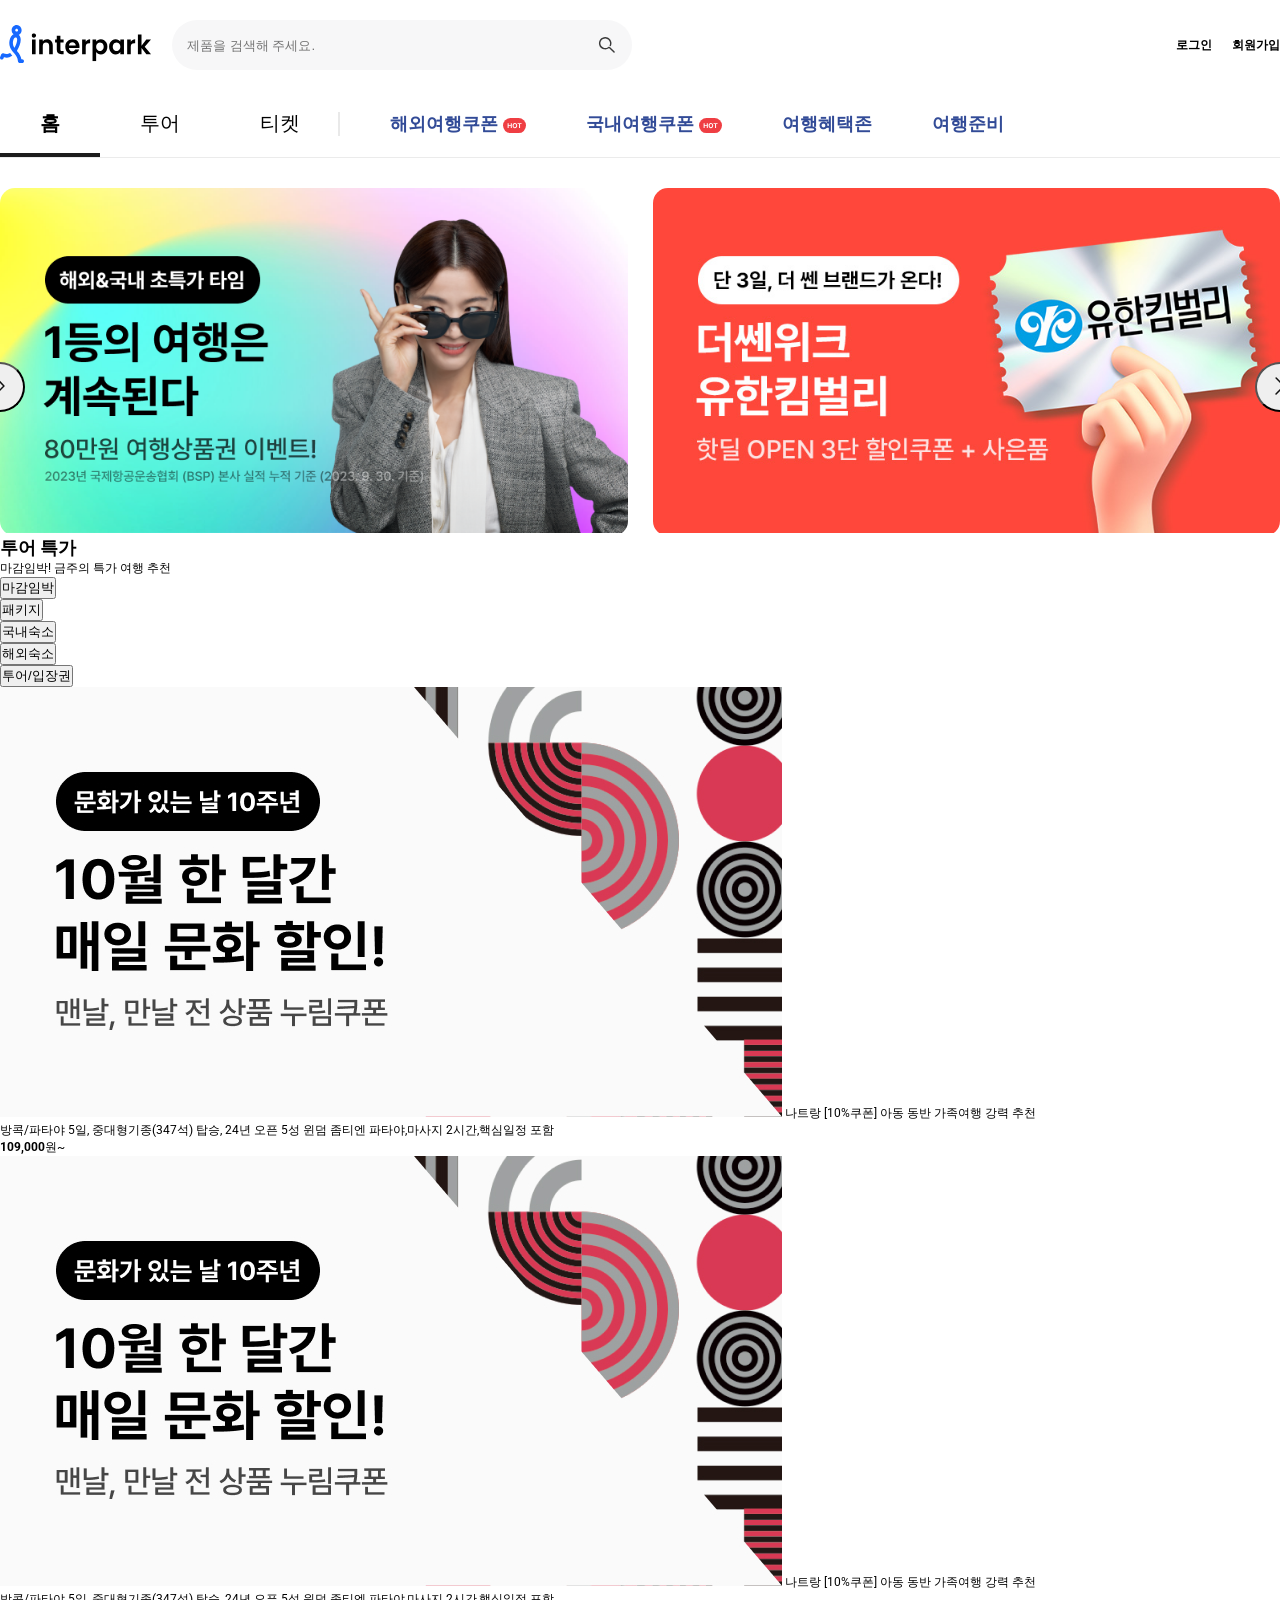
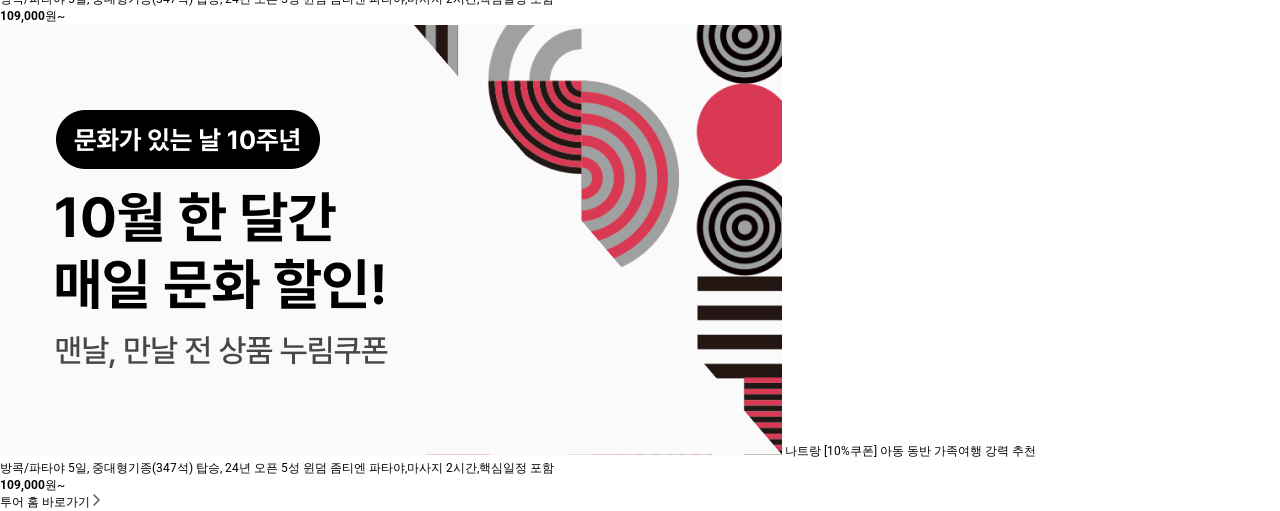
==== public/index.html @ c505ec69 "[docs]:banner.css생성" ====
<!DOCTYPE html>
<html lang="ko">
  <head>
    <meta charset="UTF-8" />
    <meta name="viewport" content="width=device-width, initial-scale=1.0" />
    <title>나의 til</title>
    <link rel="stylesheet" href="css/common.css" />
    <link rel="stylesheet" href="css/header.css" />
    <link rel="stylesheet" href="css/banner.css" />
  </head>

  <body>
    <!-- 전체 레이아웃  -->
    <div class="wrap">
      <!-- 상단 -->
      <header class="header">
        <div class="layout">
          <!-- 상단의 위 -->
          <div class="header_top">
            <div class="header_top_left">
              <!-- 로고 -->
              <div class="logo">
                <a href="http://www.interpark.com" target="_blank">
                  <img src="images/logo.svg" alt="로고" title="인터파크" />
                </a>
              </div>
              <!-- 제품검색 -->
              <div class="search">
                <!-- 제품 검색 API 연동 -->
                <form class="search_form">
                  <input
                    class="search_form_word"
                    type="text"
                    placeholder="제품을 검색해 주세요."
                  />
                  <input
                    class="search_form_button"
                    type="submit"
                    value="검색"
                  />
                </form>
              </div>
            </div>
            <div class="header_top_right">
              <ul class="member">
                <li><a href="#">로그인</a></li>
                <li><a href="#">회원가입</a></li>
              </ul>
            </div>
          </div>
          <!-- 상단의 아래 -->
          <div class="header_bottom">
            <div class="header_bottom_nav">
              <ul class="nav">
                <li><a href="#" class="focus">홈</a></li>
                <li><a href="#">투어</a></li>
                <li><a href="#">티켓</a></li>
              </ul>
            </div>
            <div class="header_bottom_eventmenu">
              <ul class="cupon">
                <li>
                  <a href="#">
                    해외여행쿠폰
                    <img
                      src="images/badge_hot.svg"
                      alt="해외여행쿠폰"
                      title="해외여행쿠폰"
                    />
                  </a>
                </li>
                <li>
                  <a href="#">
                    국내여행쿠폰
                    <img
                      src="images/badge_hot.svg"
                      alt="국내여행쿠폰"
                      title="국내여행쿠폰"
                    />
                  </a>
                </li>
                <li><a href="#">여행혜택존</a></li>
                <li><a href="#">여행준비</a></li>
              </ul>
            </div>
          </div>
        </div>
      </header>
      <!-- 메인 -->
      <main>
        <div class="layout">
          <!-- Banner -->
          <div class="banner">
            <div class="banner_slide">
              <div class="banner_list">
                <a href="#">
                  <img src="images/v1.png" alt="banner" title="배너" />
                </a>
              </div>
              <div class="banner_list">
                <a href="#">
                  <img src="images/v2.jpg" alt="banner2" title="배너2" />
                </a>
              </div>
            </div>

            <button class="slide_bt banner_left">
              <img src="images/slider_arrow.svg" alt="left" title="left" />
            </button>
            <button class="slide_bt banner_right">
              <img src="images/slider_arrow.svg" alt="right" title="right" />
            </button>
          </div>
          <!-- Tour -->
          <div class="tour">
            <div class="section_top">
              <h2 class="section_title">투어 특가</h2>
              <span class="section_desc">마감임박! 금주의 특가 여행 추천</span>
            </div>
            <div class="section_list">
              <!--Start 목록영역 -->
              <div class="section_category">
                <ul class="section_category_bts">
                  <li><button>마감임박</button></li>
                  <li><button>패키지</button></li>
                  <li><button>국내숙소</button></li>
                  <li><button>해외숙소</button></li>
                  <li><button>투어/입장권</button></li>
                </ul>
              </div>
              <div class="section_slide">
                <!--Start 추후 JSON 데이터 연동으로 변경 예정 -->
                <div class="item">
                  <a href="#">
                    <img src="images/v3.jpg" alt="나트랑" title="나트랑" />
                    <span>나트랑</span>
                    <span>[10%쿠폰] 아동 동반 가족여행 강력 추천</span>
                    <p>
                      방콕/파타야 5일, 중대형기종(347석) 탑승, 24년 오픈 5성
                      윈덤 좀티엔 파타야,마사지 2시간,핵심일정 포함
                    </p>
                    <span><b>109,000</b>원~</span>
                  </a>
                </div>
                <div class="item">
                  <a href="#">
                    <img src="images/v3.jpg" alt="나트랑" title="나트랑" />
                    <span>나트랑</span>
                    <span>[10%쿠폰] 아동 동반 가족여행 강력 추천</span>
                    <p>
                      방콕/파타야 5일, 중대형기종(347석) 탑승, 24년 오픈 5성
                      윈덤 좀티엔 파타야,마사지 2시간,핵심일정 포함
                    </p>
                    <span><b>109,000</b>원~</span>
                  </a>
                </div>
                <div class="item">
                  <a href="#">
                    <img src="images/v3.jpg" alt="나트랑" title="나트랑" />
                    <span>나트랑</span>
                    <span>[10%쿠폰] 아동 동반 가족여행 강력 추천</span>
                    <p>
                      방콕/파타야 5일, 중대형기종(347석) 탑승, 24년 오픈 5성
                      윈덤 좀티엔 파타야,마사지 2시간,핵심일정 포함
                    </p>
                    <span><b>109,000</b>원~</span>
                  </a>
                </div>

                <!--End 추후 JSON 데이터 연동으로 변경 예정 -->
              </div>
              <!--End 목록영역 -->
            </div>
            <div class="section_bts">
              <a href="#">
                투어 홈 바로가기
                <img
                  src="images/icon_linkArrow.svg"
                  alt="투어 홈 바로가기"
                  title="투어 홈 바로가기"
                />
              </a>
            </div>
          </div>
          <!-- Trip -->
          <div></div>
          <!-- Ticket -->
          <div></div>
          <!-- Live -->
          <div></div>
        </div>
      </main>
      <!-- 하단 -->
      <footer>
        <div></div>
      </footer>
    </div>
  </body>
</html>
---- public/css/common.css ----
@charset "utf-8";
@import url("https://fonts.googleapis.com/css2?family=Noto+Sans:ital,wght@0,100..900;1,100..900&family=Roboto:ital,wght@0,100..900;1,100..900&display=swap");
* {
  margin: 0;
  padding: 0;
  box-sizing: border-box;
  outline-style: none;
}

/* 태그 선택 : 추천하는 각 태그별 기본값 */
a {
  text-decoration: none;
  /* 디자인 보고 수정 */
  color: #000000;
}
ul {
  list-style: none;
}
html {
  width: 100%;
  /* 디자인 보고 수정 */
  font-size: 12px;
}

body {
  width: 100%;
  font-size: 1rem;
  /* 디자인 보고 수정 */
  color: #000000;
  /* 글꼴이 필요로 함. */
  font-family: "Segoe UI", Roboto, Arial, "Noto Sans", sans-serif;
  letter-spacing: 0px;
  word-spacing: 0px;
}
.wrap {
  width: 100%;
}
.layout {
  max-width: 1280px;
  width: 100%;
  margin: 0 auto;
  /* margin-top: 0;
  margin-bottom: 0;
  margin-left: auto;
  margin-right: auto; */
}
---- public/css/header.css ----
.header {
  width: 100%;
  background-color: #ffffff;
  border-bottom: 1px solid #ebebeb;
}

.header_top {
  width: 100%;
  display: flex;
  justify-content: space-between;
  align-items: center;

  /* margin-top: 30px; */
  /* margin-bottom: 30px; */
  margin: 20px 0;
}

.header_top_left {
  display: flex;
  align-items: center;
  gap: 20px;
}

.logo > a > img {
  width: 152px;
  height: auto;
}

.search {
}
.search_form {
  display: flex;
  align-items: center;
  width: 460px;
}

.search_form_word {
  width: calc(100% - 50px);
  height: 50px;
  background-color: #f7f7f8;
  border: none;
  border-radius: 25px 0px 0px 25px;
  padding-left: 15px;
}
.search_form_button {
  width: 50px;
  height: 50px;
  background-color: #f7f7f8;
  border: none;
  border-radius: 0px 25px 25px 0px;
  font-size: 0;
  cursor: pointer;

  /* background-color: red;
  background-image: url("../images/btn_search.svg");
  background-repeat: no-repeat;
  background-position: center;
  background-size: 18px; */

  background: #f7f7f8 url("../images/btn_search.svg") no-repeat center;
  background-size: 18px;
}

.header_top_right {
}
.member {
  display: flex;
  gap: 20px;
}
.member > li > a {
  font-size: 12px;
  font-weight: 700;
  color: #000000;
  line-height: 16px;
}

.header_bottom {
  width: 100%;
  display: flex;
  align-items: center;
}
.header_bottom_nav {
}
.nav {
  position: relative;
  display: flex;
  gap: 0px;
}
.nav::after {
  content: "";
  display: block;
  position: absolute;
  right: 0;
  /* top: calc(100% - 50% - 24px / 2); */
  top: 50%;
  transform: translateY(-50%);

  width: 2px;
  height: 24px;
  background-color: #e9e9e9;
}

.nav li a {
  position: relative;

  display: block;
  font-size: 20px;
  font-weight: 400;
  padding: 20px 40px;
}

.nav li a:hover {
  font-weight: 700;
}

.nav li a.focus {
  font-weight: 700 !important;
}

.nav li a.focus::after {
  content: "";

  position: absolute;
  left: 0;
  bottom: 0;

  display: block;
  width: 100%;
  height: 4px;
  background-color: #1c1c1c;
}

.header_bottom_eventmenu {
}
.cupon {
  display: flex;
  align-items: center;
  gap: 20px;
  margin-left: 30px;
}
.cupon > li > a {
  display: flex;
  align-items: center;
  gap: 5px;

  font-size: 18px;
  font-weight: 600;
  color: #324b97;
  padding: 0 20px;
}
.cupon > li > a > img {
  transform: translateY(10%);
}
---- public/css/banner.css ----
.banner {
  position: relative;
  margin-top: 30px;
}
.banner_slide {
  display: flex;
  gap: 25px;
}

.banner_list {
  overflow: hidden;
  border-radius: 15px;
}
.banner_list img {
  width: 100%;
}

.slide_bt {
  position: absolute;
  top: 50%;
  transform: translateY(-50%);
  width: 50px;
  height: 50px;
  border-radius: 50px;
}
.banner_left {
  left: 0;
  transform: translateX(-50%);
}
.banner_right {
  right: 0;
  transform: translateX(50%);
}
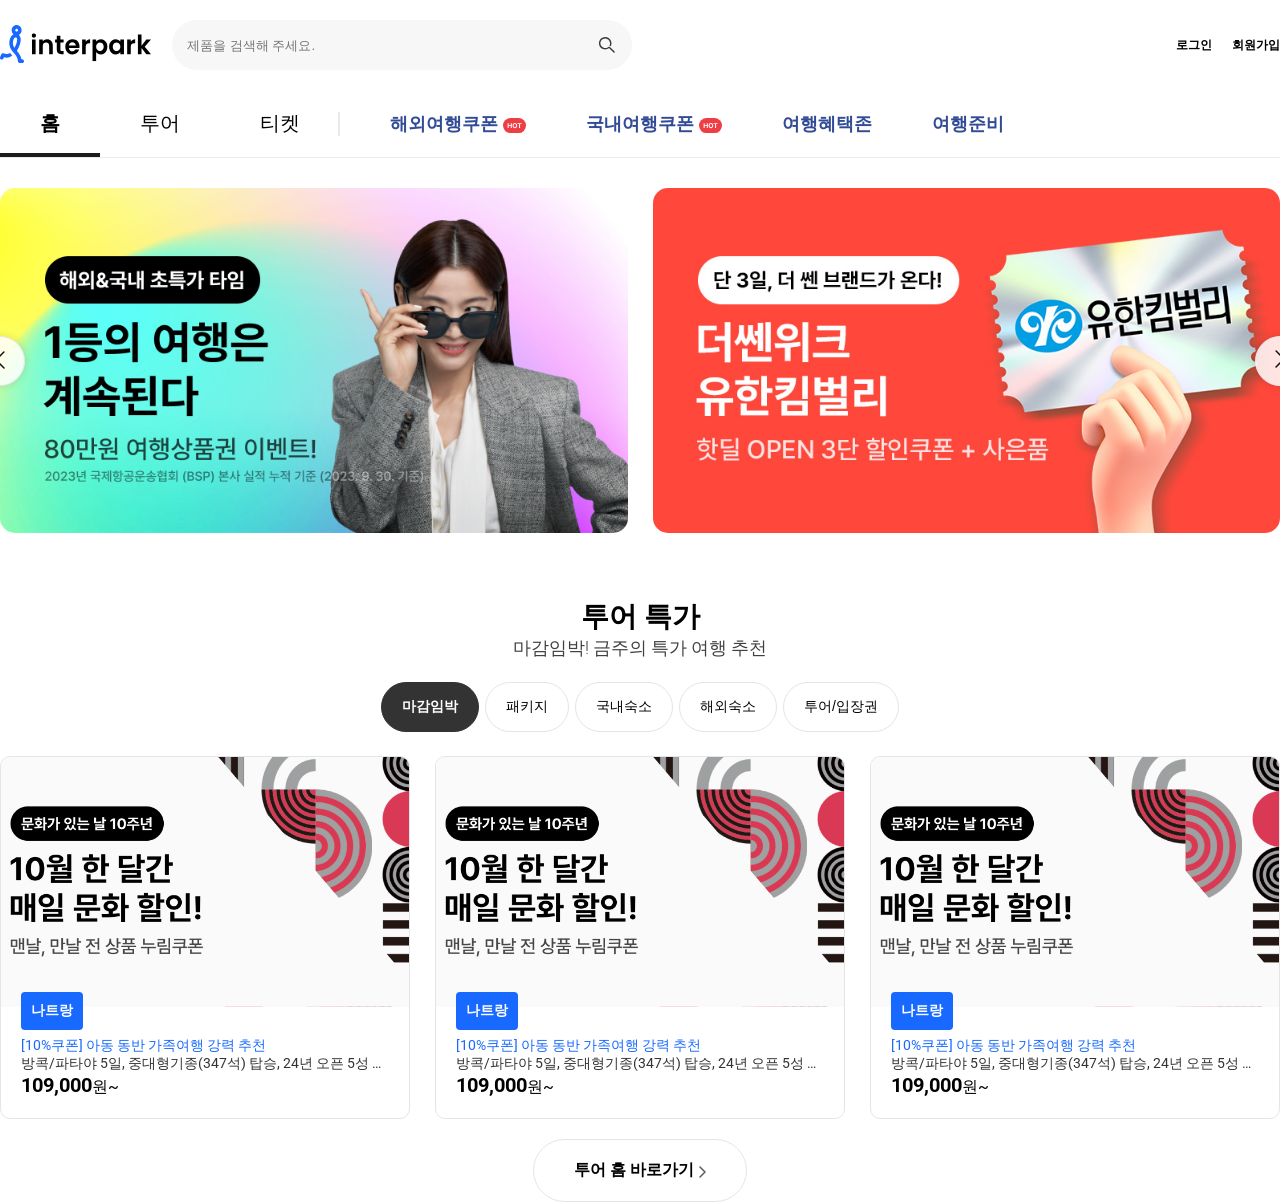
==== commit 18d3359d: "[docs]:250501_tour완료" ====
--- a/public/index.html
+++ b/public/index.html
@@ -7,6 +7,7 @@
     <link rel="stylesheet" href="css/common.css" />
     <link rel="stylesheet" href="css/header.css" />
     <link rel="stylesheet" href="css/banner.css" />
+    <link rel="stylesheet" href="css/tour.css" />
   </head>
 
   <body>
@@ -107,6 +108,7 @@
             <button class="slide_bt banner_left">
               <img src="images/slider_arrow.svg" alt="left" title="left" />
             </button>
+
             <button class="slide_bt banner_right">
               <img src="images/slider_arrow.svg" alt="right" title="right" />
             </button>
@@ -121,7 +123,7 @@
               <!--Start 목록영역 -->
               <div class="section_category">
                 <ul class="section_category_bts">
-                  <li><button>마감임박</button></li>
+                  <li><button class="cate_focus">마감임박</button></li>
                   <li><button>패키지</button></li>
                   <li><button>국내숙소</button></li>
                   <li><button>해외숙소</button></li>
@@ -132,38 +134,62 @@
                 <!--Start 추후 JSON 데이터 연동으로 변경 예정 -->
                 <div class="item">
                   <a href="#">
-                    <img src="images/v3.jpg" alt="나트랑" title="나트랑" />
-                    <span>나트랑</span>
-                    <span>[10%쿠폰] 아동 동반 가족여행 강력 추천</span>
-                    <p>
-                      방콕/파타야 5일, 중대형기종(347석) 탑승, 24년 오픈 5성
-                      윈덤 좀티엔 파타야,마사지 2시간,핵심일정 포함
-                    </p>
-                    <span><b>109,000</b>원~</span>
+                    <div class="item_image">
+                      <img src="images/v3.jpg" alt="나트랑" title="나트랑" />
+                    </div>
+
+                    <span class="item_name">나트랑</span>
+
+                    <div class="item_text">
+                      <span class="item_cupon">
+                        [10%쿠폰] 아동 동반 가족여행 강력 추천
+                      </span>
+                      <p class="item_desc">
+                        방콕/파타야 5일, 중대형기종(347석) 탑승, 24년 오픈 5성
+                        윈덤 좀티엔 파타야,마사지 2시간,핵심일정 포함
+                      </p>
+                      <span class="item_price"><b>109,000</b>원~</span>
+                    </div>
                   </a>
                 </div>
                 <div class="item">
                   <a href="#">
-                    <img src="images/v3.jpg" alt="나트랑" title="나트랑" />
-                    <span>나트랑</span>
-                    <span>[10%쿠폰] 아동 동반 가족여행 강력 추천</span>
-                    <p>
-                      방콕/파타야 5일, 중대형기종(347석) 탑승, 24년 오픈 5성
-                      윈덤 좀티엔 파타야,마사지 2시간,핵심일정 포함
-                    </p>
-                    <span><b>109,000</b>원~</span>
+                    <div class="item_image">
+                      <img src="images/v3.jpg" alt="나트랑" title="나트랑" />
+                    </div>
+
+                    <span class="item_name">나트랑</span>
+
+                    <div class="item_text">
+                      <span class="item_cupon">
+                        [10%쿠폰] 아동 동반 가족여행 강력 추천
+                      </span>
+                      <p class="item_desc">
+                        방콕/파타야 5일, 중대형기종(347석) 탑승, 24년 오픈 5성
+                        윈덤 좀티엔 파타야,마사지 2시간,핵심일정 포함
+                      </p>
+                      <span class="item_price"><b>109,000</b>원~</span>
+                    </div>
                   </a>
                 </div>
                 <div class="item">
                   <a href="#">
-                    <img src="images/v3.jpg" alt="나트랑" title="나트랑" />
-                    <span>나트랑</span>
-                    <span>[10%쿠폰] 아동 동반 가족여행 강력 추천</span>
-                    <p>
-                      방콕/파타야 5일, 중대형기종(347석) 탑승, 24년 오픈 5성
-                      윈덤 좀티엔 파타야,마사지 2시간,핵심일정 포함
-                    </p>
-                    <span><b>109,000</b>원~</span>
+                    <div class="item_image">
+                      <img src="images/v3.jpg" alt="나트랑" title="나트랑" />
+                    </div>
+
+                    <span class="item_name">나트랑</span>
+
+                    <div class="item_text">
+                      <span class="item_cupon">
+                        [10%쿠폰] 아동 동반 가족여행 강력 추천
+                      </span>
+                      <p class="item_desc">
+                        방콕/파타야 5일, 중대형기종(347석) 탑승, 24년 오픈 5성
+                        윈덤 좀티엔 파타야,마사지 2시간,핵심일정 포함
+                      </p>
+                      <span class="item_price"><b>109,000</b>원~</span>
+                    </div>
                   </a>
                 </div>
 
--- a/public/css/banner.css
+++ b/public/css/banner.css
@@ -8,26 +8,36 @@
 }
 
 .banner_list {
+  border-radius: 15px;
   overflow: hidden;
-  border-radius: 15px;
 }
+/* 이미지가 영역에 가득 채워지고 비율이 유지되도록 처리  */
 .banner_list img {
   width: 100%;
+  height: 100%;
+  /* 비율을 유지하면서 영역에 이미지 가득 채우기 */
+  object-fit: cover;
+  display: block;
 }
-
 .slide_bt {
   position: absolute;
   top: 50%;
-  transform: translateY(-50%);
+  /* transform: translateY(-50%); */
   width: 50px;
   height: 50px;
-  border-radius: 50px;
+  border-radius: 50%;
+
+  cursor: pointer;
+
+  border: 1px solid #e6e6e6;
+  background-color: rgba(255, 255, 255, 0.85);
+  box-shadow: 0 0 8px rgba(0, 0, 0, 0.13);
 }
 .banner_left {
   left: 0;
-  transform: translateX(-50%);
+  transform: translateX(-50%) translateY(-50%) rotateY(180deg);
 }
 .banner_right {
   right: 0;
-  transform: translateX(50%);
+  transform: translateX(50%) translateY(-50%);
 }
--- a/public/css/tour.css
+++ b/public/css/tour.css
@@ -0,0 +1,147 @@
+.tour {
+  margin-top: 65px;
+}
+
+.section_top {
+  padding-bottom: 22px;
+}
+.section_title {
+  text-align: center;
+  font-size: 28px;
+  font-weight: 700;
+}
+.section_desc {
+  display: block;
+  text-align: center;
+  font-size: 18px;
+  font-weight: 300;
+  color: rgba(0, 0, 0, 0.75);
+}
+.section_list {
+}
+.section_category {
+  display: flex;
+  justify-content: center;
+  padding-bottom: 24px;
+}
+.section_category_bts {
+  display: flex;
+  gap: 6px;
+}
+.section_category_bts > li {
+}
+.section_category_bts > li > button {
+  border: 1px solid #e5e5e5;
+  background-color: #ffffff;
+  padding: 15px 20px;
+  border-radius: 52px;
+  cursor: pointer;
+
+  font-size: 14px;
+  font-weight: 400;
+}
+.section_category_bts > li > button.cate_focus {
+  border: 1px solid #333333;
+  color: #fff;
+  background-color: #333333;
+  font-weight: 700;
+}
+
+.section_slide {
+  display: flex;
+  gap: 25px;
+  margin-bottom: 20px;
+}
+.item {
+  position: relative;
+  overflow: hidden;
+  border: 1px solid #e5e5e5;
+  border-radius: 10px;
+}
+
+.item > a {
+}
+.item_image {
+  width: 100%;
+  height: 250px;
+  overflow: hidden;
+  margin-bottom: 25px;
+}
+
+.item_image > img {
+  width: 100%;
+  /* 비율을 유지하면서 영역에 이미지 가득 채우기 */
+  height: 100%;
+  object-fit: cover;
+  display: block;
+}
+.item_name {
+  position: absolute;
+  left: 20px;
+  top: 235px;
+
+  background-color: #1769ff;
+  color: #fff;
+  font-size: 14px;
+  font-weight: 600;
+
+  border-radius: 4px;
+  padding: 10px;
+}
+
+.item_text {
+  padding: 20px;
+  padding-top: 5px;
+}
+
+.item_cupon {
+  display: block;
+  font-size: 14px;
+  font-weight: 400;
+  color: #1769ff;
+  /* 줄내림 방지 */
+  white-space: nowrap;
+  /* 말줄임 처리 */
+  overflow: hidden;
+  text-overflow: ellipsis;
+}
+.item_desc {
+  display: block;
+  font-size: 14px;
+  font-weight: 400;
+  color: #333;
+  /* 줄내림 방지 */
+  white-space: nowrap;
+  /* 말줄임 처리 */
+  overflow: hidden;
+  text-overflow: ellipsis;
+}
+.item_price {
+  font-size: 16px;
+  font-weight: 400;
+}
+.item_price > b {
+  font-size: 20px;
+  font-weight: 700;
+}
+
+.section_bts {
+  display: flex;
+  justify-content: center;
+}
+.section_bts > a {
+  border: 1px solid #e5e5e5;
+  padding: 20px 40px;
+  border-radius: 40px;
+
+  background-color: #fff;
+  font-size: 16px;
+  font-weight: 700;
+
+  display: flex;
+  align-items: center;
+  gap: 5px;
+}
+.section_bts > a > img {
+  transform: translateY(1px);
+}
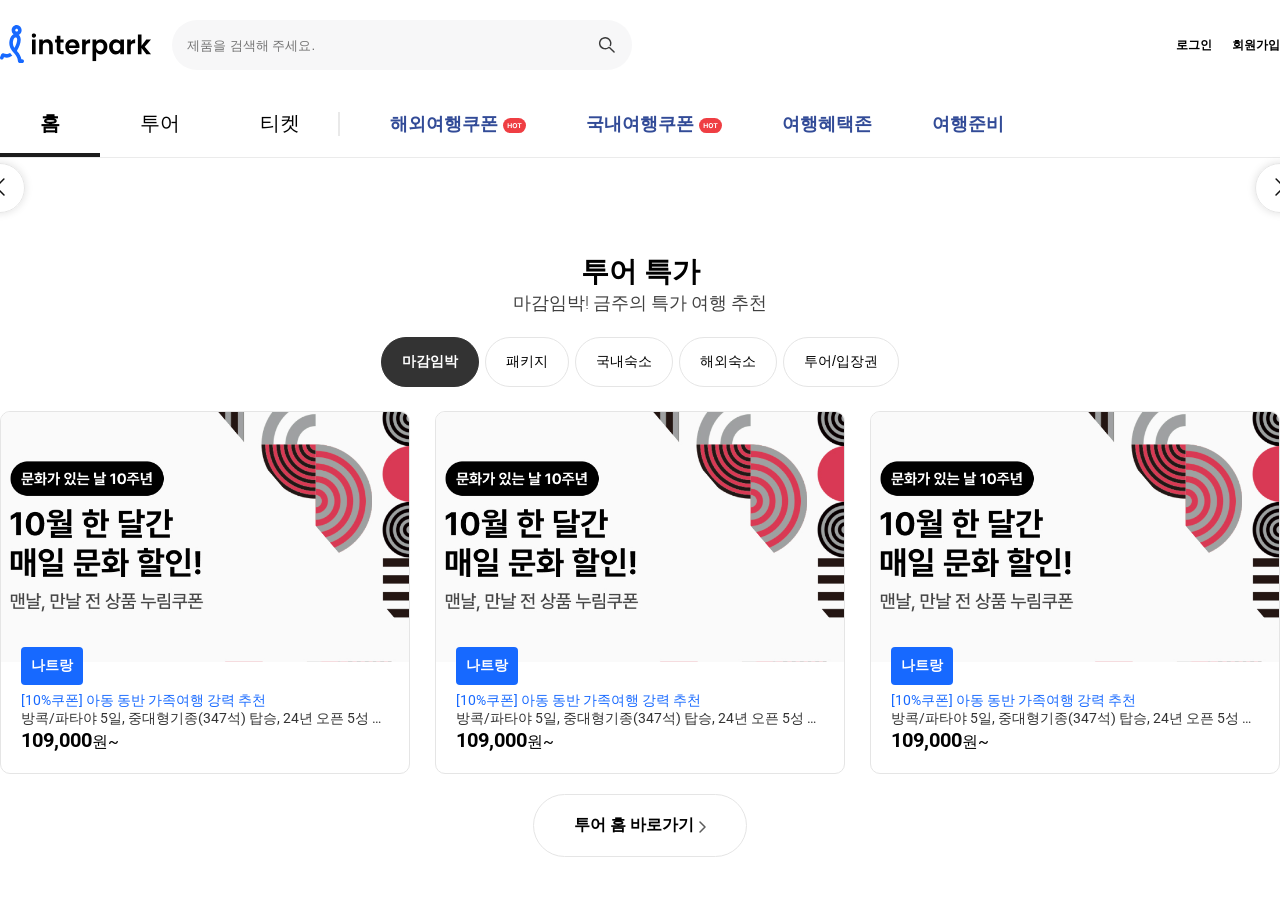
==== commit 13e36b41: "250520" ====
--- a/public/index.html
+++ b/public/index.html
@@ -4,10 +4,22 @@
     <meta charset="UTF-8" />
     <meta name="viewport" content="width=device-width, initial-scale=1.0" />
     <title>나의 til</title>
+    <!-- 외부라이브러리 -->
+    <link
+      rel="stylesheet"
+      href="https://cdn.jsdelivr.net/npm/swiper@11/swiper-bundle.min.css"
+    />
+    <script src="https://cdn.jsdelivr.net/npm/swiper@11/swiper-bundle.min.js"></script>
+
     <link rel="stylesheet" href="css/common.css" />
     <link rel="stylesheet" href="css/header.css" />
     <link rel="stylesheet" href="css/banner.css" />
     <link rel="stylesheet" href="css/tour.css" />
+
+    <!-- js 초기 코드  -->
+    <script src="js/index.js"></script>
+    <script src="js/header.js"></script>
+    <script src="js/banner.js"></script>
   </head>
 
   <body>
@@ -92,17 +104,12 @@
         <div class="layout">
           <!-- Banner -->
           <div class="banner">
-            <div class="banner_slide">
-              <div class="banner_list">
-                <a href="#">
-                  <img src="images/v1.png" alt="banner" title="배너" />
-                </a>
-              </div>
-              <div class="banner_list">
-                <a href="#">
-                  <img src="images/v2.jpg" alt="banner2" title="배너2" />
-                </a>
-              </div>
+            <!-- 절대로 swiper 단어 고치지 않는다 -->
+            <div class="swiper sw_banner">
+              <div class="swiper-wrapper">
+                <!-- API 연동 -->
+              </div>
+              <div class="swiper-pagination"></div>
             </div>
 
             <button class="slide_bt banner_left">
--- a/public/css/header.css
+++ b/public/css/header.css
@@ -1,10 +1,20 @@
 .header {
+  position: relative;
   width: 100%;
   background-color: #ffffff;
   border-bottom: 1px solid #ebebeb;
 }
+.header_down {
+  position: fixed;
+  left: 0;
+  top: 0;
+  width: 100%;
+  z-index: 100;
+}
 
 .header_top {
+  /* 좌표 기준을 세워주자 */
+  position: relative;
   width: 100%;
   display: flex;
   justify-content: space-between;
@@ -13,6 +23,9 @@
   /* margin-top: 30px; */
   /* margin-bottom: 30px; */
   margin: 20px 0;
+}
+.header_top_down {
+  margin: 0px;
 }
 
 .header_top_left {
@@ -28,6 +41,12 @@
 
 .search {
 }
+.search_down {
+  position: absolute;
+  left: 350px;
+  top: 10px;
+}
+
 .search_form {
   display: flex;
   align-items: center;
@@ -62,11 +81,18 @@
 }
 
 .header_top_right {
+  position: relative;
 }
 .member {
   display: flex;
   gap: 20px;
 }
+.member_down {
+  position: absolute;
+  right: 0;
+  top: 30px;
+}
+
 .member > li > a {
   font-size: 12px;
   font-weight: 700;
@@ -109,10 +135,6 @@
   padding: 20px 40px;
 }
 
-.nav li a:hover {
-  font-weight: 700;
-}
-
 .nav li a.focus {
   font-weight: 700 !important;
 }
--- a/public/css/banner.css
+++ b/public/css/banner.css
@@ -5,6 +5,9 @@
 .banner_slide {
   display: flex;
   gap: 25px;
+}
+.sw_banner {
+  border-radius: 15;
 }
 
 .banner_list {
@@ -32,6 +35,8 @@
   border: 1px solid #e6e6e6;
   background-color: rgba(255, 255, 255, 0.85);
   box-shadow: 0 0 8px rgba(0, 0, 0, 0.13);
+
+  z-index: 100;
 }
 .banner_left {
   left: 0;
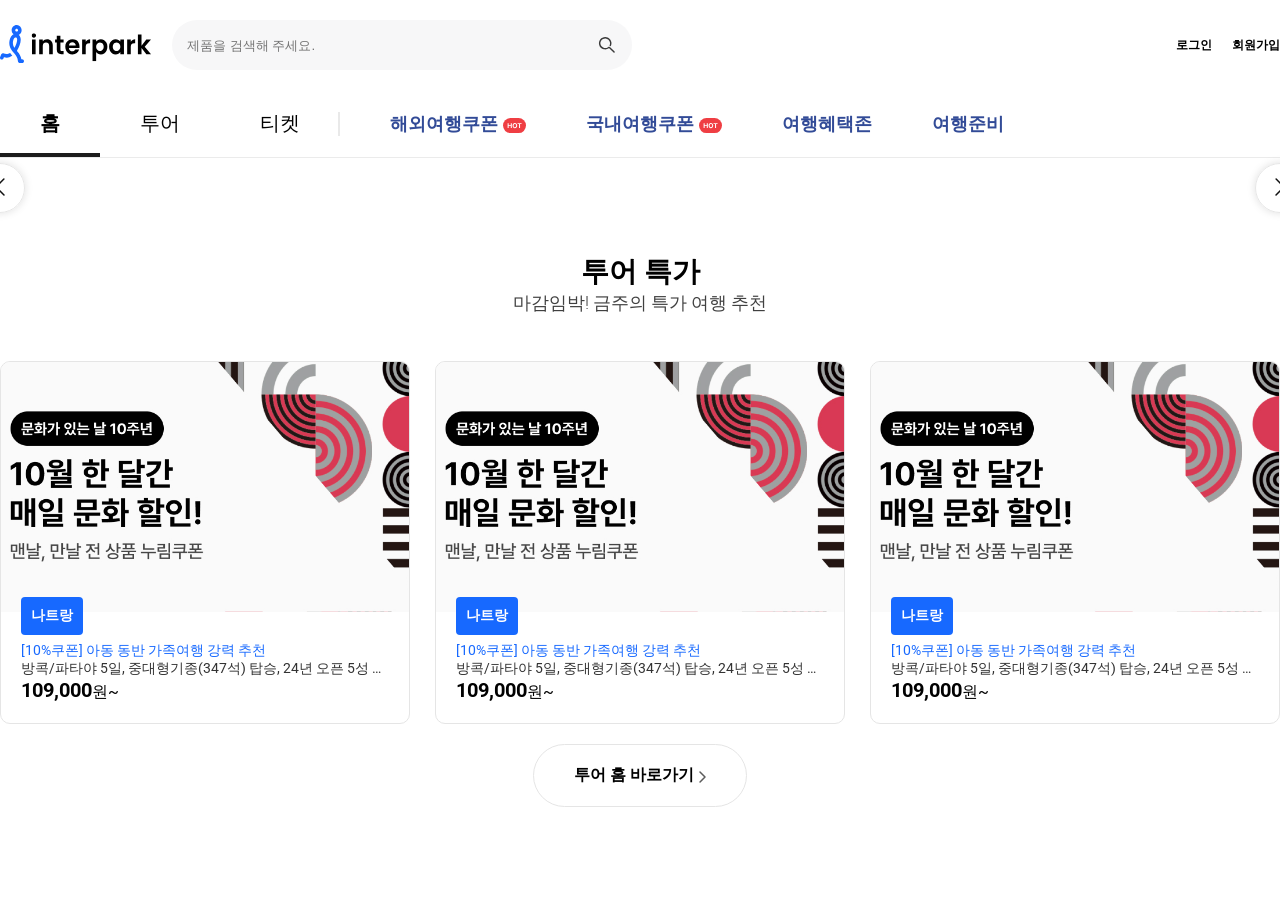
==== commit 56917f8f: "[docs]:tour.json, tour.js" ====
--- a/public/index.html
+++ b/public/index.html
@@ -20,6 +20,7 @@
     <script src="js/index.js"></script>
     <script src="js/header.js"></script>
     <script src="js/banner.js"></script>
+    <script src="js/tour.js"></script>
   </head>
 
   <body>
@@ -130,11 +131,7 @@
               <!--Start 목록영역 -->
               <div class="section_category">
                 <ul class="section_category_bts">
-                  <li><button class="cate_focus">마감임박</button></li>
-                  <li><button>패키지</button></li>
-                  <li><button>국내숙소</button></li>
-                  <li><button>해외숙소</button></li>
-                  <li><button>투어/입장권</button></li>
+                  <!-- API 연동 -->
                 </ul>
               </div>
               <div class="section_slide">
--- a/public/css/tour.css
+++ b/public/css/tour.css
@@ -39,6 +39,8 @@
 
   font-size: 14px;
   font-weight: 400;
+
+  transition: all 0.4s;
 }
 .section_category_bts > li > button.cate_focus {
   border: 1px solid #333333;
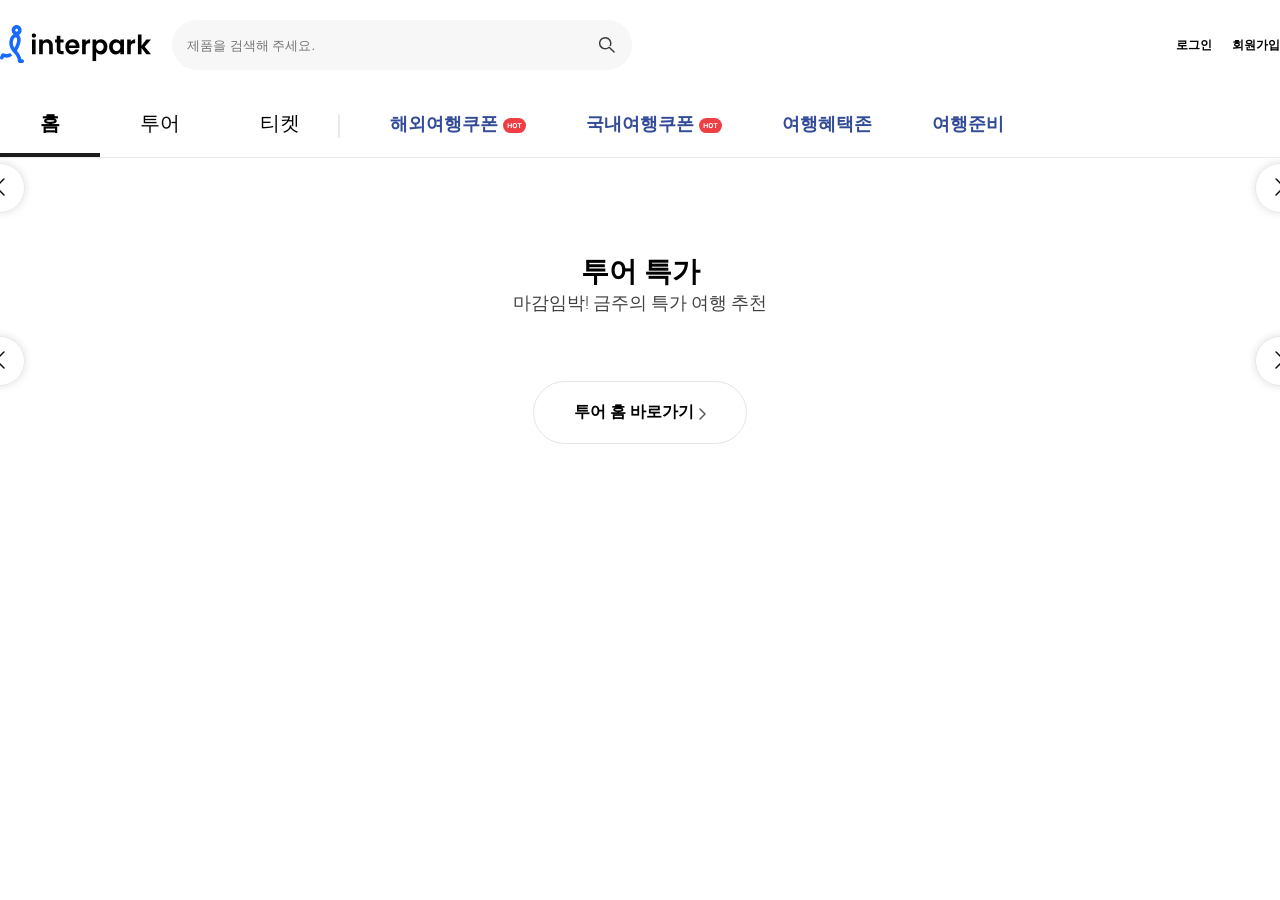
==== commit 0f53fc4f: "250522_tour.js, tour.css 수정" ====
--- a/public/index.html
+++ b/public/index.html
@@ -134,71 +134,28 @@
                   <!-- API 연동 -->
                 </ul>
               </div>
+
               <div class="section_slide">
-                <!--Start 추후 JSON 데이터 연동으로 변경 예정 -->
-                <div class="item">
-                  <a href="#">
-                    <div class="item_image">
-                      <img src="images/v3.jpg" alt="나트랑" title="나트랑" />
-                    </div>
-
-                    <span class="item_name">나트랑</span>
-
-                    <div class="item_text">
-                      <span class="item_cupon">
-                        [10%쿠폰] 아동 동반 가족여행 강력 추천
-                      </span>
-                      <p class="item_desc">
-                        방콕/파타야 5일, 중대형기종(347석) 탑승, 24년 오픈 5성
-                        윈덤 좀티엔 파타야,마사지 2시간,핵심일정 포함
-                      </p>
-                      <span class="item_price"><b>109,000</b>원~</span>
-                    </div>
-                  </a>
-                </div>
-                <div class="item">
-                  <a href="#">
-                    <div class="item_image">
-                      <img src="images/v3.jpg" alt="나트랑" title="나트랑" />
-                    </div>
-
-                    <span class="item_name">나트랑</span>
-
-                    <div class="item_text">
-                      <span class="item_cupon">
-                        [10%쿠폰] 아동 동반 가족여행 강력 추천
-                      </span>
-                      <p class="item_desc">
-                        방콕/파타야 5일, 중대형기종(347석) 탑승, 24년 오픈 5성
-                        윈덤 좀티엔 파타야,마사지 2시간,핵심일정 포함
-                      </p>
-                      <span class="item_price"><b>109,000</b>원~</span>
-                    </div>
-                  </a>
-                </div>
-                <div class="item">
-                  <a href="#">
-                    <div class="item_image">
-                      <img src="images/v3.jpg" alt="나트랑" title="나트랑" />
-                    </div>
-
-                    <span class="item_name">나트랑</span>
-
-                    <div class="item_text">
-                      <span class="item_cupon">
-                        [10%쿠폰] 아동 동반 가족여행 강력 추천
-                      </span>
-                      <p class="item_desc">
-                        방콕/파타야 5일, 중대형기종(347석) 탑승, 24년 오픈 5성
-                        윈덤 좀티엔 파타야,마사지 2시간,핵심일정 포함
-                      </p>
-                      <span class="item_price"><b>109,000</b>원~</span>
-                    </div>
-                  </a>
+                <!-- Swipe 투어 영역 -->
+                <div class="swiper sw_tour">
+                  <div class="swiper-wrapper">
+                    <!-- API 연동 -->
+                  </div>
                 </div>
 
-                <!--End 추후 JSON 데이터 연동으로 변경 예정 -->
+                <button class="slide_bt tour_prev banner_left">
+                  <img src="images/slider_arrow.svg" alt="left" title="left" />
+                </button>
+
+                <button class="slide_bt tour_next banner_right">
+                  <img
+                    src="images/slider_arrow.svg"
+                    alt="right"
+                    title="right"
+                  />
+                </button>
               </div>
+
               <!--End 목록영역 -->
             </div>
             <div class="section_bts">
--- a/public/css/common.css
+++ b/public/css/common.css
@@ -1,5 +1,6 @@
 @charset "utf-8";
-@import url("https://fonts.googleapis.com/css2?family=Noto+Sans:ital,wght@0,100..900;1,100..900&family=Roboto:ital,wght@0,100..900;1,100..900&display=swap");
+@import url("https://fonts.googleapis.com/css2?family=Roboto:ital,wght@0,100..900;1,100..900&display=swap");
+
 * {
   margin: 0;
   padding: 0;
@@ -10,7 +11,7 @@
 /* 태그 선택 : 추천하는 각 태그별 기본값 */
 a {
   text-decoration: none;
-  /* 디자인 보고 수정 */
+  /* 아래는 디자인 보고 수정 */
   color: #000000;
 }
 ul {
@@ -18,29 +19,31 @@
 }
 html {
   width: 100%;
-  /* 디자인 보고 수정 */
-  font-size: 12px;
+  /* 아래는 디자인 보고 수정 */
+  font-size: 12px; /*웹 브라우저상 폰트의 기본 사이즈는 12*/
 }
 
 body {
   width: 100%;
-  font-size: 1rem;
-  /* 디자인 보고 수정 */
+  font-size: 1rem; /*rem은 html의 폰트 사이즈 배 수 여기선 1rem은 12 2rm은 24*/
+  /* 아래는 디자인 보고 수정 */
   color: #000000;
-  /* 글꼴이 필요로 함. */
+  /* 글꼴이 필요로 함 */
   font-family: "Segoe UI", Roboto, Arial, "Noto Sans", sans-serif;
   letter-spacing: 0px;
   word-spacing: 0px;
 }
+
 .wrap {
   width: 100%;
 }
+
 .layout {
-  max-width: 1280px;
-  width: 100%;
+  max-width: 1280px; /*반응형 시작. 최대 넓이 1280*/
+  width: 100%; /*이건 안 적어도 기본 설정임*/
   margin: 0 auto;
-  /* margin-top: 0;
-  margin-bottom: 0;
-  margin-left: auto;
-  margin-right: auto; */
+  /*  margin-top: 0; 
+    margin-bottom: 0;
+    margin-left: auto;
+    margin-right: auto;*/
 }
--- a/public/css/header.css
+++ b/public/css/header.css
@@ -1,15 +1,15 @@
 .header {
-  position: relative;
   width: 100%;
   background-color: #ffffff;
   border-bottom: 1px solid #ebebeb;
 }
 .header_down {
   position: fixed;
+  z-index: 99999; /*가장 위에 있어야 하니까 그냥 숫자 높게 설정해주면 됩니다*/
   left: 0;
   top: 0;
   width: 100%;
-  z-index: 100;
+ 
 }
 
 .header_top {
@@ -19,21 +19,18 @@
   display: flex;
   justify-content: space-between;
   align-items: center;
-
-  /* margin-top: 30px; */
-  /* margin-bottom: 30px; */
+  /* margin-top: 20px; */
+  /* margin-bottom: 20px; */
   margin: 20px 0;
 }
-.header_top_down {
+.header_top_down{
   margin: 0px;
 }
-
 .header_top_left {
   display: flex;
   align-items: center;
   gap: 20px;
 }
-
 .logo > a > img {
   width: 152px;
   height: auto;
@@ -41,18 +38,17 @@
 
 .search {
 }
-.search_down {
+
+.search_down{
   position: absolute;
   left: 350px;
-  top: 10px;
+  top : 10px;
 }
-
 .search_form {
   display: flex;
   align-items: center;
   width: 460px;
 }
-
 .search_form_word {
   width: calc(100% - 50px);
   height: 50px;
@@ -61,6 +57,7 @@
   border-radius: 25px 0px 0px 25px;
   padding-left: 15px;
 }
+
 .search_form_button {
   width: 50px;
   height: 50px;
@@ -69,12 +66,11 @@
   border-radius: 0px 25px 25px 0px;
   font-size: 0;
   cursor: pointer;
-
-  /* background-color: red;
-  background-image: url("../images/btn_search.svg");
-  background-repeat: no-repeat;
-  background-position: center;
-  background-size: 18px; */
+  /*background-color: red;
+    background-image: url("../images/btn_search.svg");
+    background-repeat: no-repeat;
+    background-position: center;
+    background-size: 18px;*/
 
   background: #f7f7f8 url("../images/btn_search.svg") no-repeat center;
   background-size: 18px;
@@ -87,16 +83,15 @@
   display: flex;
   gap: 20px;
 }
-.member_down {
+.member_down{
   position: absolute;
   right: 0;
   top: 30px;
 }
-
 .member > li > a {
   font-size: 12px;
   font-weight: 700;
-  color: #000000;
+  color: #000;
   line-height: 16px;
 }
 
@@ -105,22 +100,24 @@
   display: flex;
   align-items: center;
 }
+
 .header_bottom_nav {
 }
+
 .nav {
   position: relative;
   display: flex;
   gap: 0px;
 }
+
 .nav::after {
   content: "";
   display: block;
   position: absolute;
   right: 0;
-  /* top: calc(100% - 50% - 24px / 2); */
-  top: 50%;
+  /* top: calc(100% - 50% - 24px / 2 ); */
+  top: 53%;
   transform: translateY(-50%);
-
   width: 2px;
   height: 24px;
   background-color: #e9e9e9;
@@ -133,6 +130,7 @@
   font-size: 20px;
   font-weight: 400;
   padding: 20px 40px;
+  /* padding: 0px 40px 0px 40px 이랑 같은 말 첫번째가 위아래 두번째가 위아래  */
 }
 
 .nav li a.focus {
@@ -154,6 +152,7 @@
 
 .header_bottom_eventmenu {
 }
+
 .cupon {
   display: flex;
   align-items: center;
@@ -170,6 +169,7 @@
   color: #324b97;
   padding: 0 20px;
 }
+
 .cupon > li > a > img {
-  transform: translateY(10%);
+  transform: translateY(10%); /*px 보다는 %가 낫다 (2px)*/
 }
--- a/public/css/banner.css
+++ b/public/css/banner.css
@@ -1,20 +1,22 @@
 .banner {
   position: relative;
   margin-top: 30px;
+  
 }
+
 .banner_slide {
   display: flex;
   gap: 25px;
 }
 .sw_banner {
-  border-radius: 15;
+  border-radius: 15px;
 }
-
 .banner_list {
   border-radius: 15px;
   overflow: hidden;
+  background-color: rgb(255, 255, 255);
 }
-/* 이미지가 영역에 가득 채워지고 비율이 유지되도록 처리  */
+/* 이미지가 영역에 가득 채워지면서도  비율이 유지되도록 처리 */
 .banner_list img {
   width: 100%;
   height: 100%;
@@ -22,25 +24,25 @@
   object-fit: cover;
   display: block;
 }
+
 .slide_bt {
   position: absolute;
   top: 50%;
-  /* transform: translateY(-50%); */
+  /* transform: translateY(-50%); << 아래 translateX에 덮어 씌워짐 */ 
   width: 50px;
   height: 50px;
-  border-radius: 50%;
+  border-radius: 50%; /*px가능 그러나 %가 낫다*/
 
   cursor: pointer;
-
+  
   border: 1px solid #e6e6e6;
-  background-color: rgba(255, 255, 255, 0.85);
+  background-color: rgba(255, 255, 255, 0.85); /*a는 투명도. 투명도 최대치는 1.0*/
   box-shadow: 0 0 8px rgba(0, 0, 0, 0.13);
-
   z-index: 100;
 }
 .banner_left {
   left: 0;
-  transform: translateX(-50%) translateY(-50%) rotateY(180deg);
+  transform: translateX(-50%) translateY(-50%) rotateY(180deg); /*위에(29번줄) translatey적으면 x에 덮어 씌워지기 때문에 X와 Y같이 써준다. / 180deg = 180도*/
 }
 .banner_right {
   right: 0;
--- a/public/css/tour.css
+++ b/public/css/tour.css
@@ -1,4 +1,5 @@
 .tour {
+  position: relative;
   margin-top: 65px;
 }
 
@@ -18,6 +19,7 @@
   color: rgba(0, 0, 0, 0.75);
 }
 .section_list {
+  position: relative;
 }
 .section_category {
   display: flex;
@@ -36,7 +38,6 @@
   padding: 15px 20px;
   border-radius: 52px;
   cursor: pointer;
-
   font-size: 14px;
   font-weight: 400;
 
@@ -50,8 +51,8 @@
 }
 
 .section_slide {
-  display: flex;
-  gap: 25px;
+  position: relative;
+
   margin-bottom: 20px;
 }
 .item {
@@ -147,3 +148,8 @@
 .section_bts > a > img {
   transform: translateY(1px);
 }
+
+/* swiper 버튼 비활성시 표현 */
+.swiper-button-disabled {
+  display: none !important;
+}
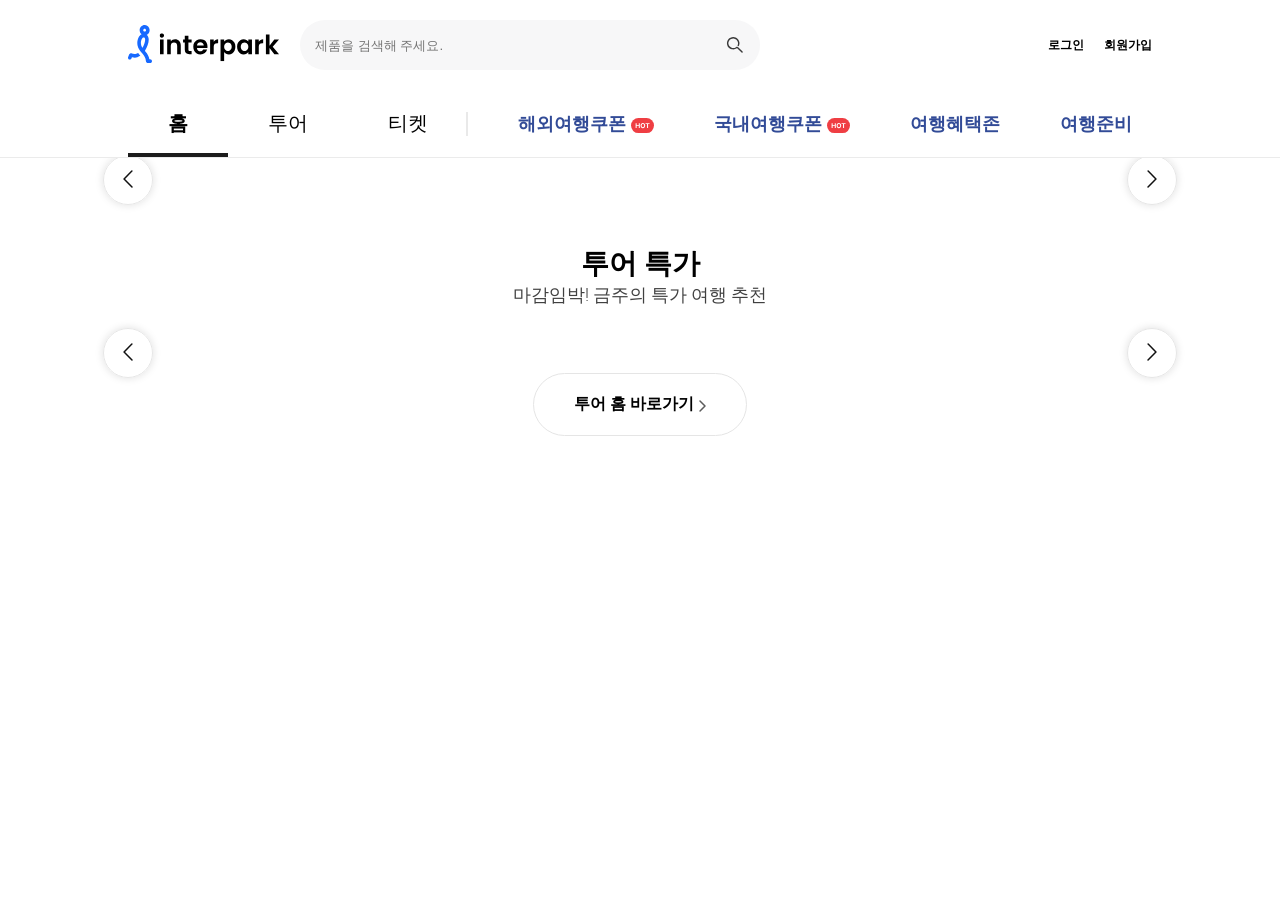
==== commit c2a19141: "[docs}:header.js, header.css, common.css edit" ====
--- a/public/index.html
+++ b/public/index.html
@@ -4,6 +4,10 @@
     <meta charset="UTF-8" />
     <meta name="viewport" content="width=device-width, initial-scale=1.0" />
     <title>나의 til</title>
+    <link
+      rel="stylesheet"
+      href="https://necolas.github.io/normalize.css/8.0.1/normalize.css"
+    />
     <!-- 외부라이브러리 -->
     <link
       rel="stylesheet"
@@ -101,7 +105,7 @@
         </div>
       </header>
       <!-- 메인 -->
-      <main>
+      <main class="main">
         <div class="layout">
           <!-- Banner -->
           <div class="banner">
@@ -113,11 +117,11 @@
               <div class="swiper-pagination"></div>
             </div>
 
-            <button class="slide_bt banner_left">
+            <button class="slide_bt banner_prev slide_bt_left">
               <img src="images/slider_arrow.svg" alt="left" title="left" />
             </button>
 
-            <button class="slide_bt banner_right">
+            <button class="slide_bt banner_next slide_bt_right">
               <img src="images/slider_arrow.svg" alt="right" title="right" />
             </button>
           </div>
@@ -143,11 +147,11 @@
                   </div>
                 </div>
 
-                <button class="slide_bt tour_prev banner_left">
+                <button class="slide_bt tour_prev slide_bt_left">
                   <img src="images/slider_arrow.svg" alt="left" title="left" />
                 </button>
 
-                <button class="slide_bt tour_next banner_right">
+                <button class="slide_bt tour_next slide_bt_right">
                   <img
                     src="images/slider_arrow.svg"
                     alt="right"
--- a/public/css/common.css
+++ b/public/css/common.css
@@ -1,5 +1,5 @@
 @charset "utf-8";
-@import url("https://fonts.googleapis.com/css2?family=Roboto:ital,wght@0,100..900;1,100..900&display=swap");
+@import url("https://fonts.googleapis.com/css2?family=Noto+Sans:ital,wght@0,100..900;1,100..900&family=Roboto:ital,wght@0,100..900;1,100..900&display=swap");
 
 * {
   margin: 0;
@@ -11,7 +11,7 @@
 /* 태그 선택 : 추천하는 각 태그별 기본값 */
 a {
   text-decoration: none;
-  /* 아래는 디자인 보고 수정 */
+  /* 디자인 보고 수정 */
   color: #000000;
 }
 ul {
@@ -19,31 +19,110 @@
 }
 html {
   width: 100%;
-  /* 아래는 디자인 보고 수정 */
-  font-size: 12px; /*웹 브라우저상 폰트의 기본 사이즈는 12*/
+  /* 디자인 보고 수정 */
+  font-size: 12px;
 }
 
 body {
   width: 100%;
-  font-size: 1rem; /*rem은 html의 폰트 사이즈 배 수 여기선 1rem은 12 2rm은 24*/
-  /* 아래는 디자인 보고 수정 */
+  font-size: 1rem;
+  /* 디자인 보고 수정 */
   color: #000000;
-  /* 글꼴이 필요로 함 */
+  /* 글꼴이 필요로 함. */
   font-family: "Segoe UI", Roboto, Arial, "Noto Sans", sans-serif;
   letter-spacing: 0px;
   word-spacing: 0px;
 }
-
 .wrap {
   width: 100%;
 }
+.layout {
+  max-width: 1280px;
+  width: 100%;
 
-.layout {
-  max-width: 1280px; /*반응형 시작. 최대 넓이 1280*/
-  width: 100%; /*이건 안 적어도 기본 설정임*/
   margin: 0 auto;
-  /*  margin-top: 0; 
-    margin-bottom: 0;
-    margin-left: auto;
-    margin-right: auto;*/
+  /* margin-top: 0;
+  margin-bottom: 0;
+  margin-left: auto;
+  margin-right: auto; */
 }
+/* 반응형 작업 */
+@media all and (max-width: 1280px) {
+  .layout {
+    max-width: 1024px;
+  }
+}
+@media all and (max-width: 1024px) {
+  .layout {
+    max-width: 760px;
+  }
+}
+@media all and (max-width: 760px) {
+  .layout {
+    max-width: 100%;
+  }
+}
+
+/* header 가 fixed 가 되면 강제로 padding 넣기 */
+.main_fixed {
+  padding-top: 150px;
+}
+
+/* slide 관련 공통 */
+.slide_bt {
+  position: absolute;
+  top: 50%;
+  /* transform: translateY(-50%); << 아래 translateX에 덮어 씌워짐 */
+  width: 50px;
+  height: 50px;
+  border-radius: 50%; /*px가능 그러나 %가 낫다*/
+
+  cursor: pointer;
+
+  border: 1px solid #e6e6e6;
+  background-color: rgba(
+    255,
+    255,
+    255,
+    0.85
+  ); /*a는 투명도. 투명도 최대치는 1.0*/
+  box-shadow: 0 0 8px rgba(0, 0, 0, 0.13);
+  z-index: 100;
+}
+.slide_bt_left {
+  left: 0;
+  transform: translateX(-50%) translateY(-50%) rotateY(180deg);
+}
+.slide_bt_right {
+  right: 0;
+  transform: translateX(50%) translateY(-50%);
+}
+
+/* swiper 버튼 비활성시 표현 */
+.swiper-button-disabled {
+  display: none !important;
+}
+
+@media screen and (max-width: 1024px) {
+  body {
+    background-color: aqua;
+  }
+}
+
+@media screen and (max-width: 960px) {
+  body {
+    background-color: orange;
+  }
+}
+
+@media screen and (max-width: 760px) {
+  body {
+    background-color: hotpink;
+  }
+}
+
+@media screen and (max-width: 640px) {
+  body {
+    background-color: yellowgreen;
+  }
+}
--- a/public/css/header.css
+++ b/public/css/header.css
@@ -1,36 +1,47 @@
+main {
+  padding-top: 150px;
+}
+
 .header {
+  position: fixed;
+  left: 0;
+  top: 0;
+
+  z-index: 999;
   width: 100%;
   background-color: #ffffff;
   border-bottom: 1px solid #ebebeb;
 }
 .header_down {
   position: fixed;
-  z-index: 99999; /*가장 위에 있어야 하니까 그냥 숫자 높게 설정해주면 됩니다*/
-  left: 0;
   top: 0;
-  width: 100%;
- 
+  left: 0;
+  z-index: 999;
+  width: 100%;
 }
 
 .header_top {
   /* 좌표 기준을 세워주자 */
   position: relative;
-  width: 100%;
   display: flex;
   justify-content: space-between;
   align-items: center;
-  /* margin-top: 20px; */
-  /* margin-bottom: 20px; */
-  margin: 20px 0;
-}
-.header_top_down{
-  margin: 0px;
-}
+  width: 100%;
+
+  /* padding-top: 30px; */
+  /* padding-bottom: 30px; */
+  padding: 20px 0;
+}
+.header_top_down {
+  padding: 0px;
+}
+
 .header_top_left {
   display: flex;
   align-items: center;
   gap: 20px;
 }
+
 .logo > a > img {
   width: 152px;
   height: auto;
@@ -38,17 +49,18 @@
 
 .search {
 }
-
-.search_down{
-  position: absolute;
+.search_down {
+  position: absolute;
+  top: 6px;
   left: 350px;
-  top : 10px;
-}
+}
+
 .search_form {
   display: flex;
   align-items: center;
   width: 460px;
 }
+
 .search_form_word {
   width: calc(100% - 50px);
   height: 50px;
@@ -57,23 +69,23 @@
   border-radius: 25px 0px 0px 25px;
   padding-left: 15px;
 }
-
 .search_form_button {
   width: 50px;
   height: 50px;
+  font-size: 0;
+
+  /* background-color: red;
+  background-image: url("../images/btn_search.svg");
+  background-repeat: no-repeat;
+  background-position: center;
+  background-size: 18px; */
+
+  background: #f7f7f8 url("../images/btn_search.svg") no-repeat center;
   background-color: #f7f7f8;
+  background-size: 18px;
   border: none;
   border-radius: 0px 25px 25px 0px;
-  font-size: 0;
   cursor: pointer;
-  /*background-color: red;
-    background-image: url("../images/btn_search.svg");
-    background-repeat: no-repeat;
-    background-position: center;
-    background-size: 18px;*/
-
-  background: #f7f7f8 url("../images/btn_search.svg") no-repeat center;
-  background-size: 18px;
 }
 
 .header_top_right {
@@ -83,54 +95,52 @@
   display: flex;
   gap: 20px;
 }
-.member_down{
-  position: absolute;
+.member_down {
+  position: absolute;
+  top: 30px;
   right: 0;
-  top: 30px;
-}
+}
+
 .member > li > a {
   font-size: 12px;
   font-weight: 700;
-  color: #000;
   line-height: 16px;
+  color: #000000;
 }
 
 .header_bottom {
-  width: 100%;
-  display: flex;
-  align-items: center;
-}
-
+  display: flex;
+  align-items: center;
+  width: 100%;
+}
 .header_bottom_nav {
 }
-
 .nav {
   position: relative;
   display: flex;
   gap: 0px;
 }
-
 .nav::after {
-  content: "";
+  position: absolute;
+  /* top: calc(100% - 50% - 24px / 2); */
+  top: 50%;
+  right: 0;
   display: block;
-  position: absolute;
-  right: 0;
-  /* top: calc(100% - 50% - 24px / 2 ); */
-  top: 53%;
-  transform: translateY(-50%);
+
   width: 2px;
   height: 24px;
   background-color: #e9e9e9;
+  transform: translateY(-50%);
+  content: "";
 }
 
 .nav li a {
   position: relative;
 
   display: block;
+  padding: 20px 40px;
   font-size: 20px;
   font-weight: 400;
-  padding: 20px 40px;
-  /* padding: 0px 40px 0px 40px 이랑 같은 말 첫번째가 위아래 두번째가 위아래  */
 }
 
 .nav li a.focus {
@@ -138,21 +148,19 @@
 }
 
 .nav li a.focus::after {
-  content: "";
-
-  position: absolute;
-  left: 0;
+  position: absolute;
   bottom: 0;
+  left: 0;
 
   display: block;
   width: 100%;
   height: 4px;
   background-color: #1c1c1c;
+  content: "";
 }
 
 .header_bottom_eventmenu {
 }
-
 .cupon {
   display: flex;
   align-items: center;
@@ -162,14 +170,39 @@
 .cupon > li > a {
   display: flex;
   align-items: center;
-  gap: 5px;
+  padding: 0 20px;
 
   font-size: 18px;
   font-weight: 600;
   color: #324b97;
-  padding: 0 20px;
-}
-
+  gap: 5px;
+}
 .cupon > li > a > img {
-  transform: translateY(10%); /*px 보다는 %가 낫다 (2px)*/
-}
+  transform: translateY(10%);
+}
+
+/* 모바일 헤더 */
+.m_header {
+  display: none;
+  position: fixed;
+  left: 0;
+  top: 0;
+  width: 100%;
+  height: 54px;
+  background-color: #fff;
+  border-bottom: 1px solid #ebebeb;
+  z-index: 999;
+}
+
+/* 반응형 작업 */
+@media all and (max-width: 1024px) {
+  main {
+    padding-top: 54px;
+  }
+  .header {
+    display: none;
+  }
+  .m_header {
+    display: block;
+  }
+}
--- a/public/css/banner.css
+++ b/public/css/banner.css
@@ -1,9 +1,11 @@
 .banner {
   position: relative;
   margin-top: 30px;
-  
 }
-
+/* 스크롤시 헤더 높이가 반영안되는 부분 반영해서 레이아웃 적용 */
+.banner_fix {
+  padding-top: 50px;
+}
 .banner_slide {
   display: flex;
   gap: 25px;
@@ -11,12 +13,12 @@
 .sw_banner {
   border-radius: 15px;
 }
+
 .banner_list {
   border-radius: 15px;
   overflow: hidden;
-  background-color: rgb(255, 255, 255);
 }
-/* 이미지가 영역에 가득 채워지면서도  비율이 유지되도록 처리 */
+/* 이미지가 영역에 가득 채워지고 비율이 유지되도록 처리  */
 .banner_list img {
   width: 100%;
   height: 100%;
@@ -24,27 +26,3 @@
   object-fit: cover;
   display: block;
 }
-
-.slide_bt {
-  position: absolute;
-  top: 50%;
-  /* transform: translateY(-50%); << 아래 translateX에 덮어 씌워짐 */ 
-  width: 50px;
-  height: 50px;
-  border-radius: 50%; /*px가능 그러나 %가 낫다*/
-
-  cursor: pointer;
-  
-  border: 1px solid #e6e6e6;
-  background-color: rgba(255, 255, 255, 0.85); /*a는 투명도. 투명도 최대치는 1.0*/
-  box-shadow: 0 0 8px rgba(0, 0, 0, 0.13);
-  z-index: 100;
-}
-.banner_left {
-  left: 0;
-  transform: translateX(-50%) translateY(-50%) rotateY(180deg); /*위에(29번줄) translatey적으면 x에 덮어 씌워지기 때문에 X와 Y같이 써준다. / 180deg = 180도*/
-}
-.banner_right {
-  right: 0;
-  transform: translateX(50%) translateY(-50%);
-}
--- a/public/css/tour.css
+++ b/public/css/tour.css
@@ -148,8 +148,3 @@
 .section_bts > a > img {
   transform: translateY(1px);
 }
-
-/* swiper 버튼 비활성시 표현 */
-.swiper-button-disabled {
-  display: none !important;
-}
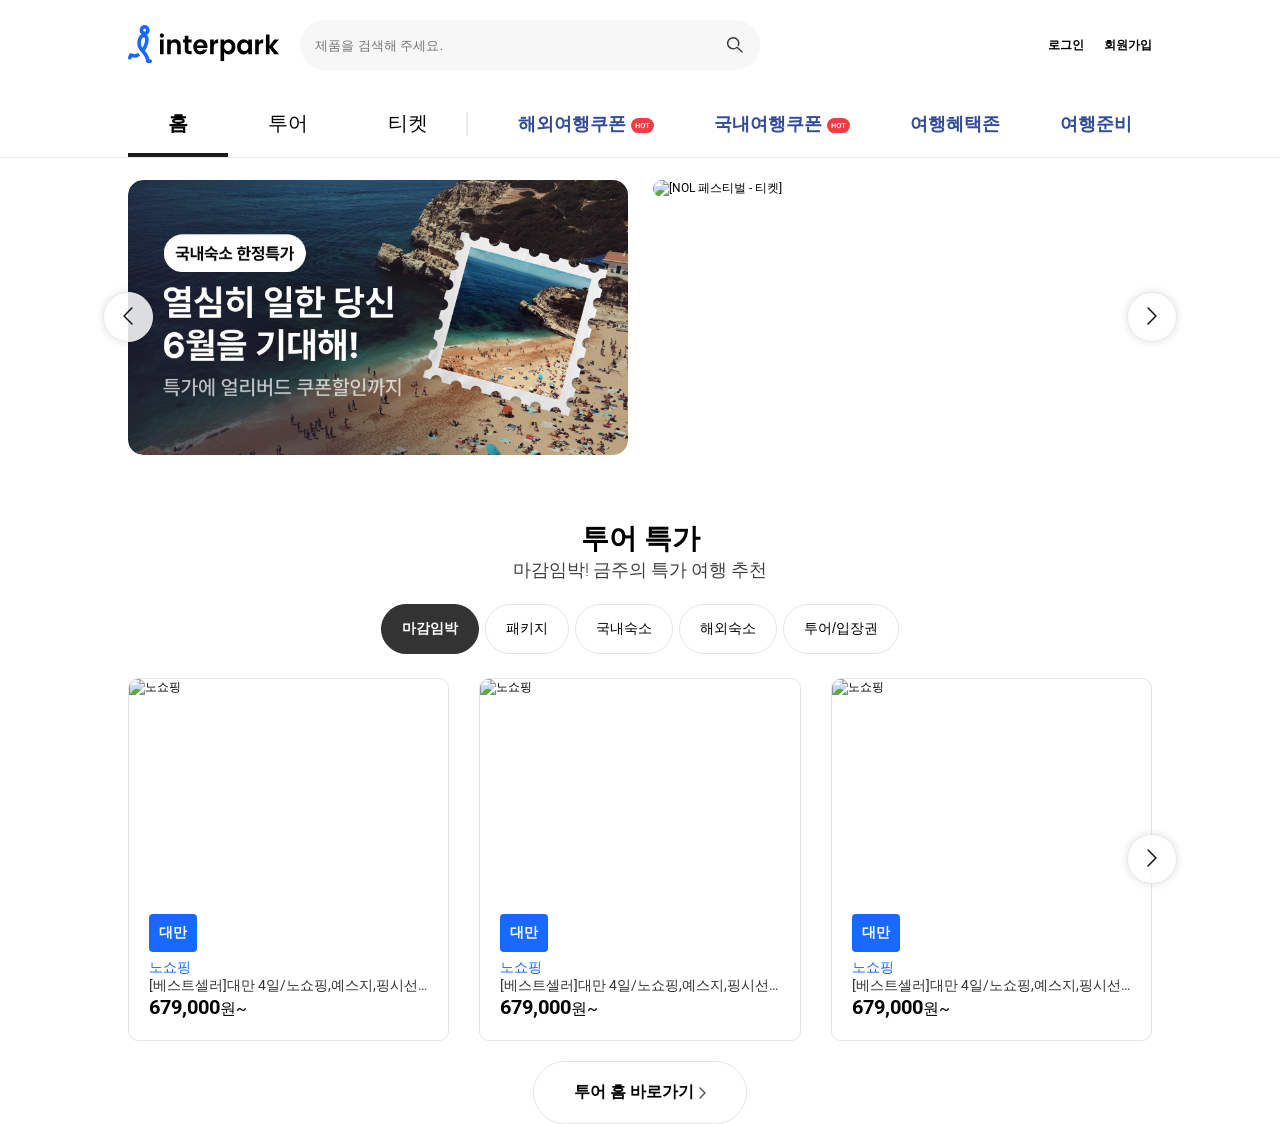
==== commit afa35c47: "[docs]:banner, tour 내용 추가" ====
--- a/public/index.html
+++ b/public/index.html
@@ -104,6 +104,21 @@
           </div>
         </div>
       </header>
+      <!-- 모바일 상단 -->
+      <div class="m_header">
+        <div class="m_header_menu">
+          <a href="#">홈</a>
+          <a href="#">투어</a>
+          <a href="#">티켓</a>
+        </div>
+
+        <div class="m_header_search">
+          <a href="#">
+            <img src="images/btn_search.svg" alt="제품검색" />
+          </a>
+        </div>
+      </div>
+
       <!-- 메인 -->
       <main class="main">
         <div class="layout">
@@ -114,8 +129,9 @@
               <div class="swiper-wrapper">
                 <!-- API 연동 -->
               </div>
-              <div class="swiper-pagination"></div>
-            </div>
+            </div>
+
+            <div class="swiper-pagination sw_banner_pg"></div>
 
             <button class="slide_bt banner_prev slide_bt_left">
               <img src="images/slider_arrow.svg" alt="left" title="left" />
--- a/public/css/common.css
+++ b/public/css/common.css
@@ -68,25 +68,21 @@
   padding-top: 150px;
 }
 
-/* slide 관련 공통 */
+/* sldie 관련 공통 */
 .slide_bt {
   position: absolute;
   top: 50%;
-  /* transform: translateY(-50%); << 아래 translateX에 덮어 씌워짐 */
+  /* transform: translateY(-50%); */
   width: 50px;
   height: 50px;
-  border-radius: 50%; /*px가능 그러나 %가 낫다*/
+  border-radius: 50%;
 
   cursor: pointer;
 
   border: 1px solid #e6e6e6;
-  background-color: rgba(
-    255,
-    255,
-    255,
-    0.85
-  ); /*a는 투명도. 투명도 최대치는 1.0*/
+  background-color: rgba(255, 255, 255, 0.85);
   box-shadow: 0 0 8px rgba(0, 0, 0, 0.13);
+
   z-index: 100;
 }
 .slide_bt_left {
@@ -97,32 +93,7 @@
   right: 0;
   transform: translateX(50%) translateY(-50%);
 }
-
 /* swiper 버튼 비활성시 표현 */
 .swiper-button-disabled {
   display: none !important;
 }
-
-@media screen and (max-width: 1024px) {
-  body {
-    background-color: aqua;
-  }
-}
-
-@media screen and (max-width: 960px) {
-  body {
-    background-color: orange;
-  }
-}
-
-@media screen and (max-width: 760px) {
-  body {
-    background-color: hotpink;
-  }
-}
-
-@media screen and (max-width: 640px) {
-  body {
-    background-color: yellowgreen;
-  }
-}
--- a/public/css/header.css
+++ b/public/css/header.css
@@ -183,6 +183,8 @@
 
 /* 모바일 헤더 */
 .m_header {
+  padding: 0 10px;
+
   display: none;
   position: fixed;
   left: 0;
@@ -192,6 +194,21 @@
   background-color: #fff;
   border-bottom: 1px solid #ebebeb;
   z-index: 999;
+}
+.m_header_menu {
+  display: flex;
+  align-items: center;
+  gap: 15px;
+}
+.m_header_menu a {
+  font-size: 22px;
+  font-weight: 400;
+}
+.m_header_search {
+  display: flex;
+  align-items: center;
+}
+.m_header_search a {
 }
 
 /* 반응형 작업 */
@@ -203,6 +220,8 @@
     display: none;
   }
   .m_header {
-    display: block;
+    display: flex;
+    justify-content: space-between;
+    align-content: center;
   }
 }
--- a/public/css/banner.css
+++ b/public/css/banner.css
@@ -26,3 +26,44 @@
   object-fit: cover;
   display: block;
 }
+
+/* 반응형 코드 */
+.sw_banner_pg {
+  display: none;
+  bottom: -25px !important;
+}
+
+@media all and (max-width: 1024px) {
+  .sw_banner_pg {
+    display: block;
+  }
+  /* 평상시 버튼 모습 */
+  .sw_banner_pg .swiper-pagination-bullet {
+  }
+  /* 포커스시 버튼 모습 */
+  .sw_banner_pg .swiper-pagination-bullet-active {
+    background-color: #000 !important;
+  }
+}
+@media all and (max-width: 960px) {
+  .sw_banner {
+    width: 350px;
+  }
+  .sw_banner_pg {
+    bottom: 10px !important;
+  }
+  /* 평상시 버튼 모습 */
+  .sw_banner_pg .swiper-pagination-bullet {
+    width: 6px;
+    height: 6px;
+    opacity: 0.4;
+    background-color: #fff !important;
+  }
+  /* 포커스시 버튼 모습 */
+  .sw_banner_pg .swiper-pagination-bullet-active {
+    width: 7px;
+    height: 7px;
+    opacity: 1;
+    background-color: #fff !important;
+  }
+}
--- a/public/css/tour.css
+++ b/public/css/tour.css
@@ -148,3 +148,27 @@
 .section_bts > a > img {
   transform: translateY(1px);
 }
+
+/* 반응형 */
+@media all and (max-width: 1024px) {
+  .tour {
+    border-top: 8px solid #f4f4f4;
+    margin-top: 50px;
+    padding-top: 10px;
+  }
+  .tour .section_top {
+    padding-bottom: 12px;
+  }
+  .tour .section_title {
+    font-size: 21px;
+  }
+  .tour .section_desc {
+    font-size: 15px;
+  }
+  .tour .section_category {
+    padding-bottom: 12px;
+  }
+  .section_category_bts > li > button {
+    padding: 9px 20px;
+  }
+}
